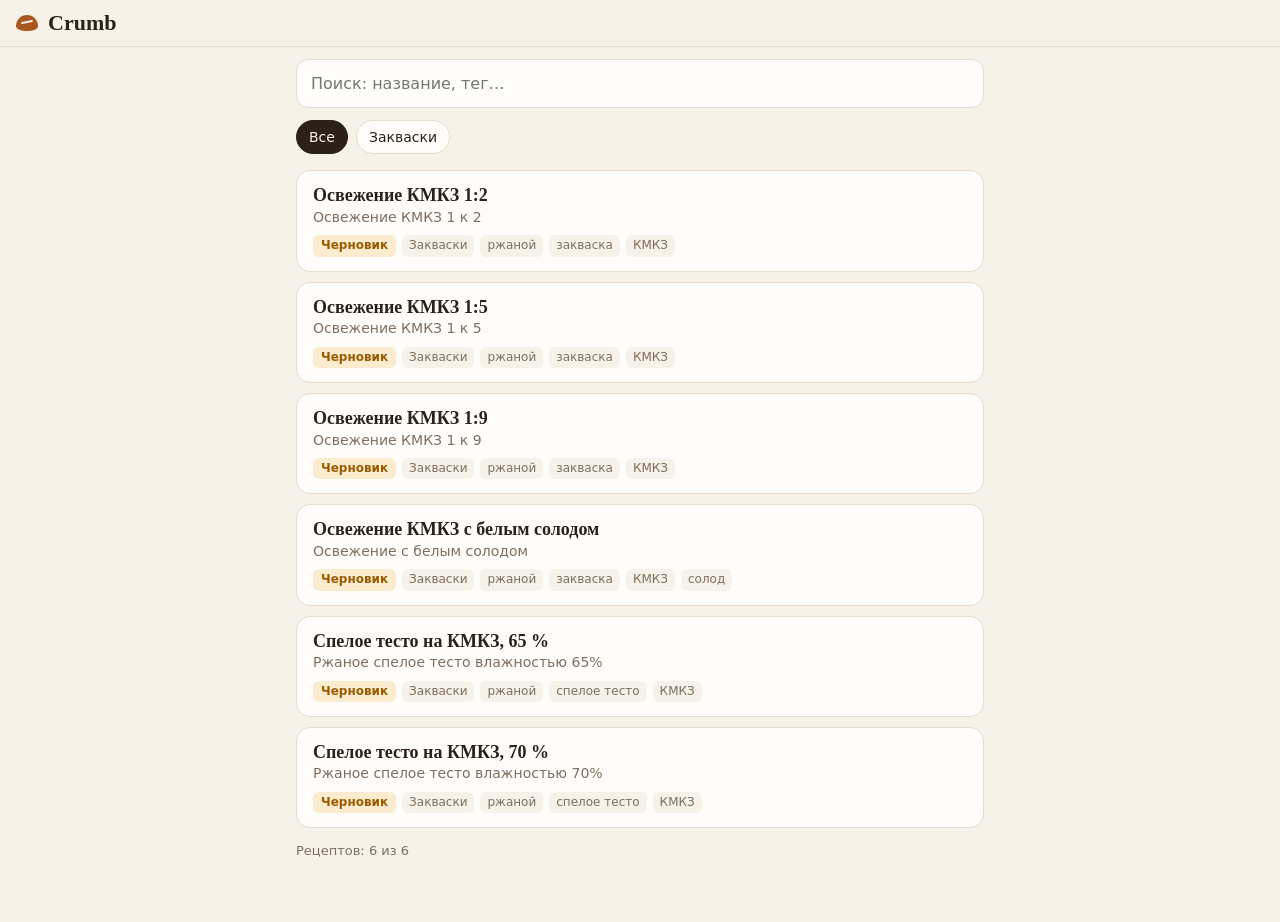
==== index.html @ 86691875 "Crumb 1.0: fresh PWA replaces the old Android naan app Recipe library and dough calculator as an ins" ====
<!doctype html>
<html lang="ru">
<head>
  <meta charset="utf-8">
  <meta name="viewport" content="width=device-width, initial-scale=1, viewport-fit=cover">
  <title>Crumb</title>
  <meta name="description" content="Книга рецептов хлеба и калькулятор теста">
  <meta name="theme-color" content="#2b211a">
  <link rel="manifest" href="manifest.webmanifest">
  <link rel="icon" href="icons/icon-192.png">
  <link rel="apple-touch-icon" href="icons/icon-192.png">
  <link rel="stylesheet" href="styles.css">
</head>
<body>
  <header class="top">
    <a href="#/" class="brand"><span class="mark" aria-hidden="true"></span>Crumb</a>
    <span id="net" class="net" hidden>офлайн</span>
  </header>
  <main id="view" aria-live="polite"><p class="muted pad">Загрузка…</p></main>
  <div id="toast" class="toast" role="status" hidden></div>
  <script src="app.js"></script>
</body>
</html>
---- styles.css ----
:root {
  --bg: #f6f1e9;
  --card: #fffdf9;
  --ink: #2b211a;
  --muted: #7d6e60;
  --line: #e6dccd;
  --crust: #a8571f;
  --crust-soft: #f3e2d1;
  --ok: #3f7a4a;
  --ok-soft: #e1efe2;
  --warn: #9a5b00;
  --warn-soft: #fbeccf;
  --bad: #a3322b;
  --bad-soft: #f8dfdc;
  --serif: "Noto Serif", "PT Serif", Georgia, serif;
  --sans: system-ui, -apple-system, "Roboto", "Segoe UI", sans-serif;
  color-scheme: light;
}
@media (prefers-color-scheme: dark) {
  :root {
    --bg: #1b1612;
    --card: #251e18;
    --ink: #f1e8dd;
    --muted: #a99886;
    --line: #3a3027;
    --crust: #e0925a;
    --crust-soft: #3b2a1d;
    --ok: #8fc79a;
    --ok-soft: #22352a;
    --warn: #f0b860;
    --warn-soft: #3a2d17;
    --bad: #f08a80;
    --bad-soft: #3d201d;
    color-scheme: dark;
  }
}

* { box-sizing: border-box; }
html, body { margin: 0; }
body {
  background: var(--bg);
  color: var(--ink);
  font: 16px/1.45 var(--sans);
  -webkit-text-size-adjust: 100%;
  padding-bottom: env(safe-area-inset-bottom);
}
a { color: var(--crust); }
h1, h2, h3 { font-family: var(--serif); font-weight: 600; line-height: 1.2; margin: 0; }
.muted { color: var(--muted); }
.pad { padding: 16px; }

.top {
  position: sticky; top: 0; z-index: 5;
  display: flex; align-items: center; justify-content: space-between;
  padding: calc(10px + env(safe-area-inset-top)) 16px 10px;
  background: var(--bg);
  border-bottom: 1px solid var(--line);
}
.brand {
  display: flex; align-items: center; gap: 10px;
  font: 600 22px var(--serif); color: var(--ink); text-decoration: none;
}
.mark {
  width: 22px; height: 16px; border-radius: 50% 50% 40% 40% / 70% 70% 30% 30%;
  background: var(--crust); position: relative;
}
.mark::after {
  content: ""; position: absolute; left: 5px; right: 5px; top: 6px; height: 2px;
  background: var(--bg); border-radius: 2px; transform: rotate(-12deg);
}
.net { font-size: 13px; color: var(--warn); background: var(--warn-soft); padding: 2px 10px; border-radius: 99px; }

main { max-width: 720px; margin: 0 auto; padding: 12px 16px 48px; }

/* list */
.search {
  width: 100%; padding: 12px 14px; font: inherit; color: inherit;
  background: var(--card); border: 1px solid var(--line); border-radius: 12px;
}
.chips { display: flex; gap: 8px; overflow-x: auto; padding: 12px 0 4px; scrollbar-width: none; }
.chips::-webkit-scrollbar { display: none; }
.chip {
  flex: none; border: 1px solid var(--line); background: var(--card); color: var(--ink);
  padding: 6px 12px; border-radius: 99px; font: inherit; font-size: 14px;
}
.chip[aria-pressed="true"] { background: var(--ink); color: var(--bg); border-color: var(--ink); }
.cards { display: grid; gap: 10px; margin-top: 12px; }
.rcard {
  display: block; text-decoration: none; color: inherit;
  background: var(--card); border: 1px solid var(--line); border-radius: 14px; padding: 14px 16px;
}
.rcard h2 { font-size: 18px; }
.orig { color: var(--muted); font-size: 14px; }
.meta { display: flex; flex-wrap: wrap; gap: 6px; margin-top: 8px; align-items: center; }
.tag { font-size: 12px; color: var(--muted); background: var(--bg); border-radius: 6px; padding: 2px 7px; }
.badge { font-size: 12px; font-weight: 600; border-radius: 6px; padding: 2px 8px; }
.badge.ok { color: var(--ok); background: var(--ok-soft); }
.badge.draft { color: var(--warn); background: var(--warn-soft); }
.badge.ph { color: var(--bad); background: var(--bad-soft); }
.count { margin-top: 14px; font-size: 13px; }

/* recipe */
.back { display: inline-block; margin: 4px 0 10px; text-decoration: none; font-size: 15px; }
.rhead h1 { font-size: 26px; }
.rhead .orig { margin-top: 2px; }
.source { margin-top: 10px; font-size: 14px; color: var(--muted); }
.placeholder-banner {
  margin-top: 12px; padding: 10px 12px; border-radius: 10px;
  background: var(--bad-soft); color: var(--bad); font-size: 14px; font-weight: 600;
}

.panel { background: var(--card); border: 1px solid var(--line); border-radius: 14px; padding: 14px; margin-top: 16px; }
.seg { display: grid; grid-template-columns: 1fr 1fr; background: var(--bg); border-radius: 10px; padding: 3px; }
.seg button {
  font: inherit; font-size: 14px; border: 0; background: transparent; color: var(--muted);
  padding: 8px; border-radius: 8px;
}
.seg button[aria-pressed="true"] { background: var(--card); color: var(--ink); font-weight: 600; box-shadow: 0 1px 2px rgba(0,0,0,.12); }
.fields { display: grid; grid-template-columns: repeat(auto-fit, minmax(120px, 1fr)); gap: 10px; margin-top: 12px; }
.field label { display: block; font-size: 13px; color: var(--muted); margin-bottom: 4px; }
.field input {
  width: 100%; padding: 10px 12px; font: inherit; font-size: 18px; color: inherit;
  background: var(--bg); border: 1px solid var(--line); border-radius: 10px;
  font-variant-numeric: tabular-nums;
}
.field input:focus, .search:focus { outline: 2px solid var(--crust); outline-offset: 1px; }

.warn { margin-top: 12px; padding: 10px 12px; border-radius: 10px; background: var(--warn-soft); color: var(--warn); font-size: 14px; }

.stage { margin-top: 18px; }
.stage-head { display: flex; justify-content: space-between; align-items: baseline; gap: 8px; flex-wrap: wrap; }
.stage-head h3 { font-size: 17px; }
.stage-cond { font-size: 13px; color: var(--muted); }
table.f { width: 100%; border-collapse: collapse; margin-top: 6px; font-variant-numeric: tabular-nums; }
table.f td, table.f th { padding: 7px 0; border-bottom: 1px solid var(--line); vertical-align: top; }
table.f th { font-size: 12px; font-weight: 500; color: var(--muted); text-align: left; }
table.f .n { text-align: right; white-space: nowrap; padding-left: 10px; }
table.f .g { font-weight: 600; font-size: 17px; }
table.f .ing small { display: block; color: var(--muted); font-size: 12px; }
table.f tr.sub td { border-bottom: 0; color: var(--muted); font-size: 14px; }
.flag { font-size: 11px; color: var(--crust); background: var(--crust-soft); border-radius: 4px; padding: 0 5px; margin-left: 4px; }

.totals { display: grid; grid-template-columns: 1fr 1fr; gap: 10px; margin-top: 16px; }
.tot { background: var(--bg); border-radius: 10px; padding: 10px 12px; }
.tot .k { font-size: 12px; color: var(--muted); }
.tot .v { font-size: 20px; font-weight: 600; font-variant-numeric: tabular-nums; }

.btn {
  display: block; width: 100%; margin-top: 14px; padding: 12px; font: inherit; font-weight: 600;
  background: var(--ink); color: var(--bg); border: 0; border-radius: 12px;
}
.section { margin-top: 22px; }
.section h2 { font-size: 19px; margin-bottom: 6px; }
.steps { padding-left: 22px; margin: 0; }
.steps li { margin: 6px 0; }
.notes { white-space: pre-line; }

.toast {
  position: fixed; left: 50%; bottom: calc(24px + env(safe-area-inset-bottom)); transform: translateX(-50%);
  background: var(--ink); color: var(--bg); padding: 10px 16px; border-radius: 10px; font-size: 14px;
  max-width: calc(100% - 32px);
}
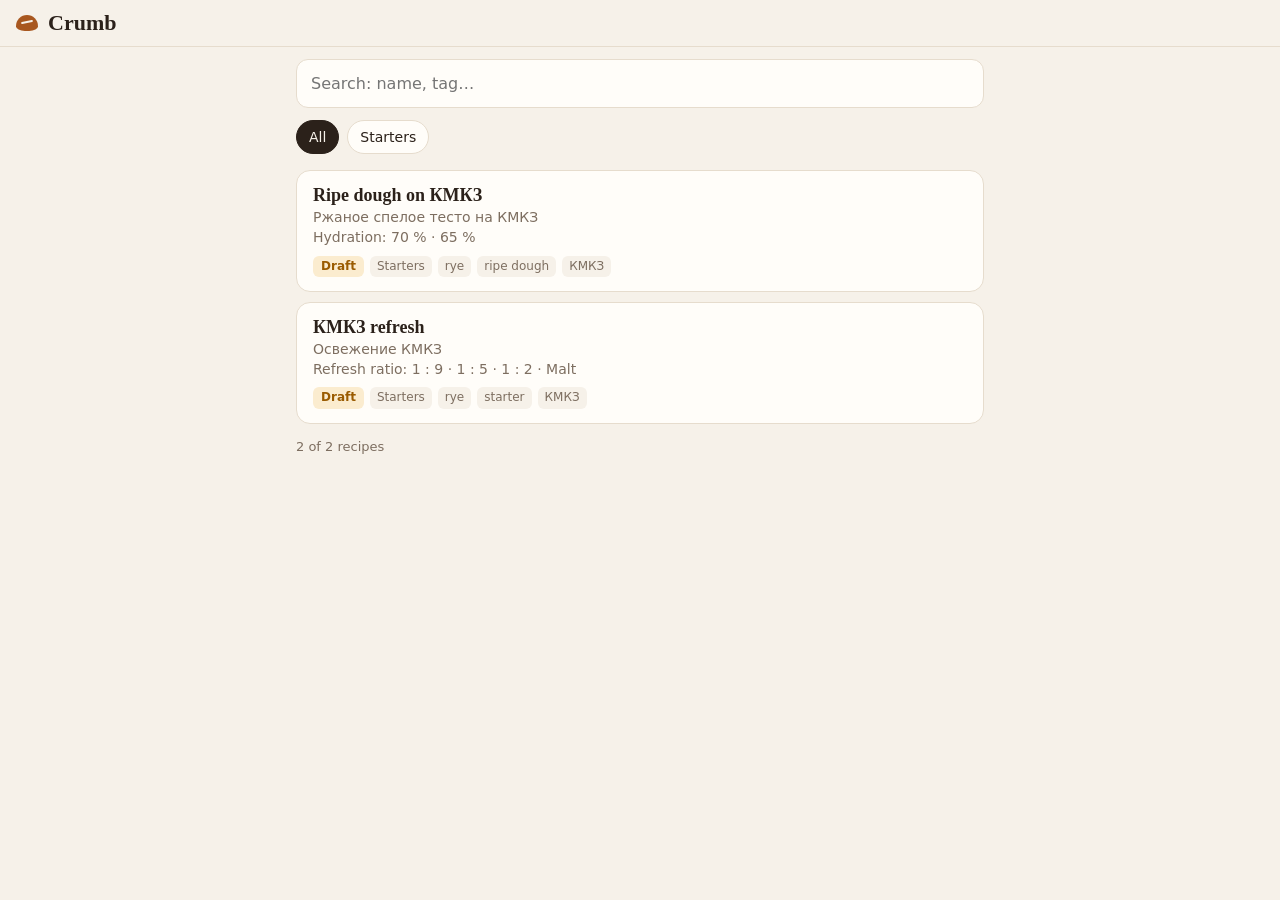
==== commit 490fa799: "English interface; КМКЗ and Russian originals kept Co-Authored-By: Claude Opus 5.5 <noreply@anthropi" ====
--- a/index.html
+++ b/index.html
@@ -1,10 +1,10 @@
 <!doctype html>
-<html lang="ru">
+<html lang="en">
 <head>
   <meta charset="utf-8">
   <meta name="viewport" content="width=device-width, initial-scale=1, viewport-fit=cover">
   <title>Crumb</title>
-  <meta name="description" content="Книга рецептов хлеба и калькулятор теста">
+  <meta name="description" content="Bread recipe library and dough calculator">
   <meta name="theme-color" content="#2b211a">
   <link rel="manifest" href="manifest.webmanifest">
   <link rel="icon" href="icons/icon-192.png">
@@ -14,9 +14,9 @@
 <body>
   <header class="top">
     <a href="#/" class="brand"><span class="mark" aria-hidden="true"></span>Crumb</a>
-    <span id="net" class="net" hidden>офлайн</span>
+    <span id="net" class="net" hidden>offline</span>
   </header>
-  <main id="view" aria-live="polite"><p class="muted pad">Загрузка…</p></main>
+  <main id="view" aria-live="polite"><p class="muted pad">Loading…</p></main>
   <div id="toast" class="toast" role="status" hidden></div>
   <script src="app.js"></script>
 </body>
--- a/styles.css
+++ b/styles.css
@@ -160,3 +160,43 @@
   background: var(--ink); color: var(--bg); padding: 10px 16px; border-radius: 10px; font-size: 14px;
   max-width: calc(100% - 32px);
 }
+
+/* proportion buttons */
+.plabel { font-size: 13px; color: var(--muted); margin-bottom: 6px; }
+.variants { display: grid; grid-template-columns: repeat(var(--n, 2), 1fr); gap: 6px; margin-bottom: 14px; }
+.variants button {
+  font: inherit; color: var(--ink); background: var(--bg); border: 1.5px solid var(--line);
+  border-radius: 12px; padding: 10px 4px; display: flex; flex-direction: column; align-items: center; gap: 2px;
+}
+.variants button b { font-size: 17px; font-variant-numeric: tabular-nums; }
+.variants button span { font-size: 11.5px; color: var(--muted); text-align: center; line-height: 1.2; }
+.variants button[aria-pressed="true"] { border-color: var(--crust); background: var(--crust-soft); }
+.variants button[aria-pressed="true"] b { color: var(--crust); }
+@media (max-width: 380px) { .variants { grid-template-columns: repeat(min(var(--n, 2), 2), 1fr); } }
+
+/* amount slider */
+.amount { margin-top: 12px; padding: 14px; background: var(--ok-soft); border-radius: 12px; }
+.amount-head { display: flex; justify-content: space-between; align-items: center; gap: 10px; }
+.amount-head label { font-weight: 600; font-size: 15px; }
+.amount-val { display: flex; align-items: baseline; gap: 4px; font: 600 20px var(--serif); }
+.amount-val input {
+  width: 4.6em; text-align: right; font: inherit; color: inherit; background: var(--card);
+  border: 1px solid var(--line); border-radius: 8px; padding: 4px 8px; font-variant-numeric: tabular-nums;
+}
+.slider { -webkit-appearance: none; appearance: none; width: 100%; height: 44px; background: transparent; margin: 4px 0 0; touch-action: pan-y; }
+.slider:focus { outline: none; }
+.slider::-webkit-slider-runnable-track {
+  height: 10px; border-radius: 99px;
+  background: linear-gradient(to right, var(--ok) var(--p, 50%), var(--line) var(--p, 50%));
+}
+.slider::-webkit-slider-thumb {
+  -webkit-appearance: none; width: 32px; height: 32px; margin-top: -11px; border-radius: 50%;
+  background: var(--card); border: 3px solid var(--ok); box-shadow: 0 2px 6px rgba(0,0,0,.25);
+}
+.slider::-moz-range-track { height: 10px; border-radius: 99px; background: var(--line); }
+.slider::-moz-range-progress { height: 10px; border-radius: 99px; background: var(--ok); }
+.slider::-moz-range-thumb { width: 26px; height: 26px; border-radius: 50%; background: var(--card); border: 3px solid var(--ok); }
+.slider:focus-visible::-webkit-slider-thumb { outline: 3px solid var(--crust); }
+.range-ends { display: flex; justify-content: space-between; font-size: 12px; color: var(--muted); margin-top: -4px; }
+.hint { font-size: 13px; color: var(--muted); margin: 8px 0 0; }
+.seg + #amount .amount { margin-top: 12px; }
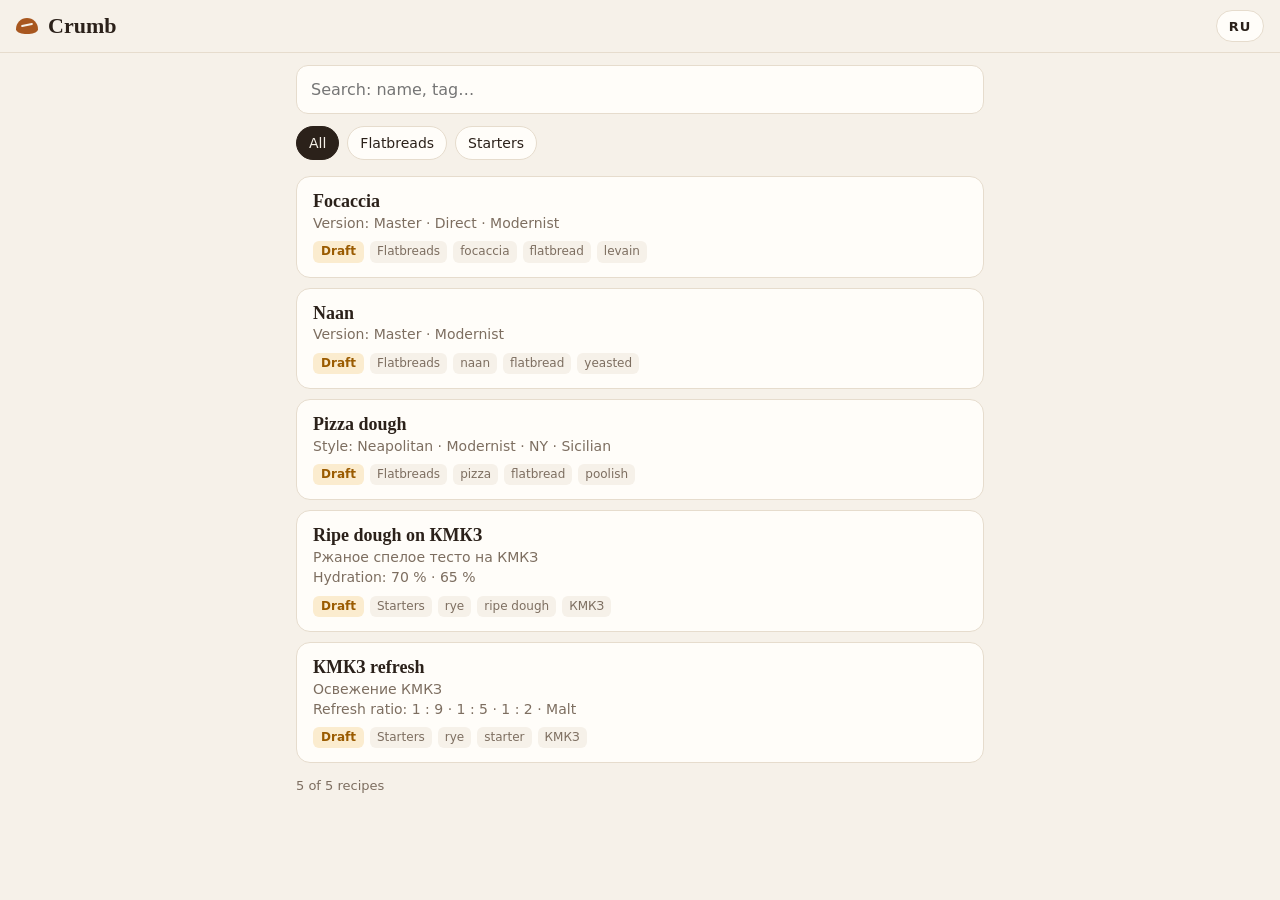
==== commit a147717f: "Russian version with EN/RU switch; hide sources and page references Every recipe gets Russian names," ====
--- a/index.html
+++ b/index.html
@@ -14,7 +14,10 @@
 <body>
   <header class="top">
     <a href="#/" class="brand"><span class="mark" aria-hidden="true"></span>Crumb</a>
-    <span id="net" class="net" hidden>offline</span>
+    <div class="top-right">
+      <span id="net" class="net" hidden>offline</span>
+      <button id="lang" class="lang" type="button" aria-label="Русский">RU</button>
+    </div>
   </header>
   <main id="view" aria-live="polite"><p class="muted pad">Loading…</p></main>
   <div id="toast" class="toast" role="status" hidden></div>
--- a/styles.css
+++ b/styles.css
@@ -163,7 +163,9 @@
 
 /* proportion buttons */
 .plabel { font-size: 13px; color: var(--muted); margin-bottom: 6px; }
-.variants { display: grid; grid-template-columns: repeat(var(--n, 2), 1fr); gap: 6px; margin-bottom: 14px; }
+.variants { display: grid; grid-template-columns: repeat(var(--n, 2), minmax(0, 1fr)); gap: 6px; margin-bottom: 14px; }
+.variants button { min-width: 0; overflow-wrap: anywhere; }
+@media (max-width: 520px) { .variants[style*="--n:4"] { grid-template-columns: repeat(2, minmax(0, 1fr)); } }
 .variants button {
   font: inherit; color: var(--ink); background: var(--bg); border: 1.5px solid var(--line);
   border-radius: 12px; padding: 10px 4px; display: flex; flex-direction: column; align-items: center; gap: 2px;
@@ -172,7 +174,7 @@
 .variants button span { font-size: 11.5px; color: var(--muted); text-align: center; line-height: 1.2; }
 .variants button[aria-pressed="true"] { border-color: var(--crust); background: var(--crust-soft); }
 .variants button[aria-pressed="true"] b { color: var(--crust); }
-@media (max-width: 380px) { .variants { grid-template-columns: repeat(min(var(--n, 2), 2), 1fr); } }
+
 
 /* amount slider */
 .amount { margin-top: 12px; padding: 14px; background: var(--ok-soft); border-radius: 12px; }
@@ -200,3 +202,11 @@
 .range-ends { display: flex; justify-content: space-between; font-size: 12px; color: var(--muted); margin-top: -4px; }
 .hint { font-size: 13px; color: var(--muted); margin: 8px 0 0; }
 .seg + #amount .amount { margin-top: 12px; }
+
+/* language switch */
+.top-right { display: flex; align-items: center; gap: 8px; }
+.lang {
+  font: 600 13px var(--sans); letter-spacing: .06em; color: var(--ink); background: var(--card);
+  border: 1px solid var(--line); border-radius: 99px; min-width: 44px; height: 32px; padding: 0 12px;
+}
+.lang:focus-visible { outline: 2px solid var(--crust); outline-offset: 2px; }
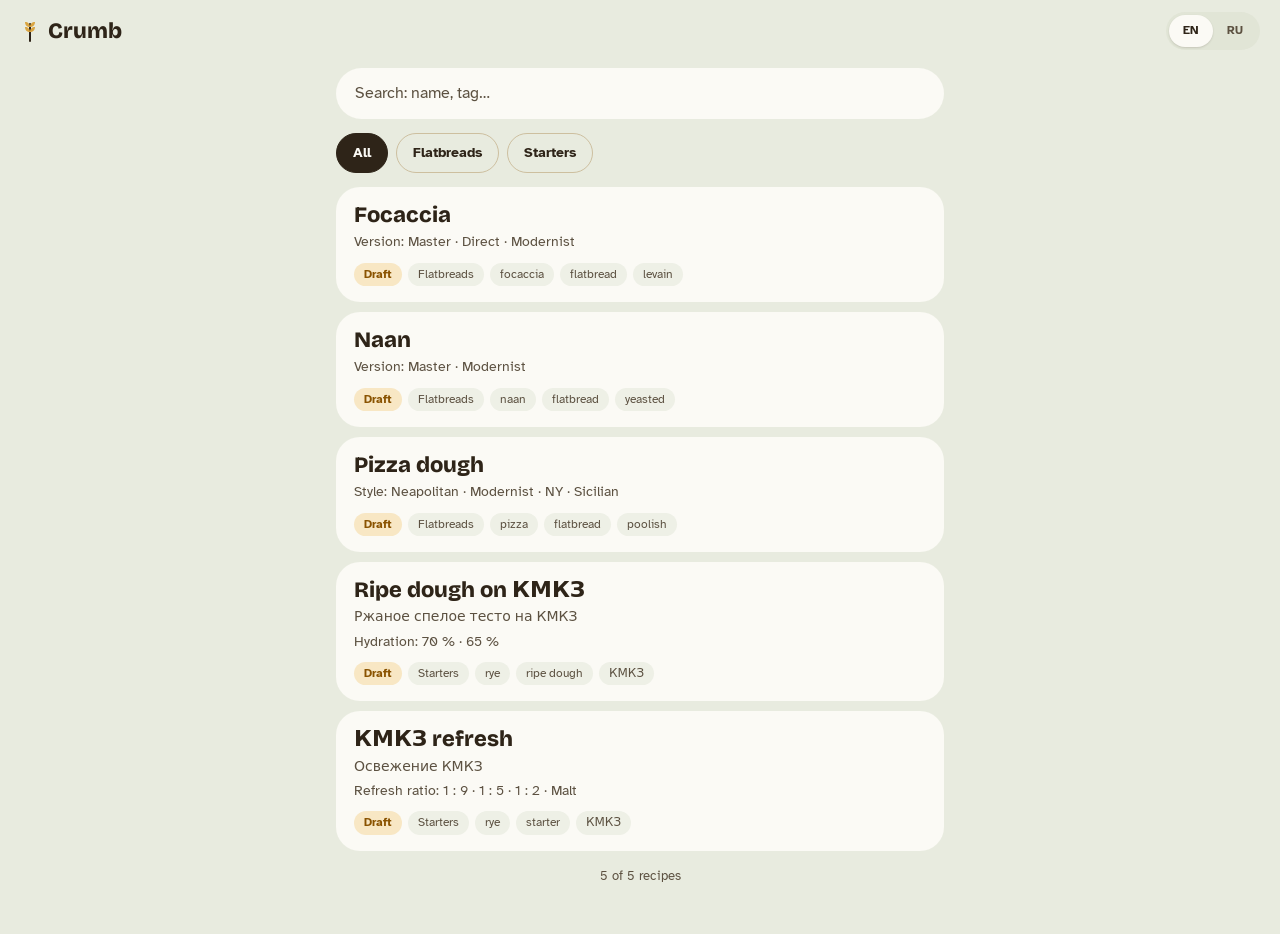
==== commit 850358a8: "New "Rye field" look Sage ground, light wheat recipe header, rounded cards, EN|RU toggle, version pi" ====
--- a/index.html
+++ b/index.html
@@ -5,18 +5,24 @@
   <meta name="viewport" content="width=device-width, initial-scale=1, viewport-fit=cover">
   <title>Crumb</title>
   <meta name="description" content="Bread recipe library and dough calculator">
-  <meta name="theme-color" content="#2b211a">
+  <meta name="theme-color" content="#E8EBDF">
   <link rel="manifest" href="manifest.webmanifest">
   <link rel="icon" href="icons/icon-192.png">
   <link rel="apple-touch-icon" href="icons/icon-192.png">
+  <link rel="preconnect" href="https://fonts.googleapis.com">
+  <link rel="preconnect" href="https://fonts.gstatic.com" crossorigin>
+  <link rel="stylesheet" href="https://fonts.googleapis.com/css2?family=Bricolage+Grotesque:opsz,wght@12..96,500..800&family=Atkinson+Hyperlegible:wght@400;700&display=swap">
   <link rel="stylesheet" href="styles.css">
 </head>
 <body>
   <header class="top">
-    <a href="#/" class="brand"><span class="mark" aria-hidden="true"></span>Crumb</a>
+    <a href="#/" class="brand"><svg class="mark" width="20" height="22" viewBox="0 0 20 22" aria-hidden="true"><path d="M10 21V4" fill="none" stroke="currentColor" stroke-width="2" stroke-linecap="round"/><path class="ear" d="M10 7c-3 0-5-2-5-5 3 0 5 2 5 5zM10 7c3 0 5-2 5-5-3 0-5 2-5 5zM10 12c-3 0-5-2-5-5 3 0 5 2 5 5zM10 12c3 0 5-2 5-5-3 0-5 2-5 5z"/></svg>Crumb</a>
     <div class="top-right">
       <span id="net" class="net" hidden>offline</span>
-      <button id="lang" class="lang" type="button" aria-label="Русский">RU</button>
+      <div id="lang" class="lang" role="group" aria-label="Language / Язык">
+        <button type="button" data-lang="en" aria-pressed="true">EN</button>
+        <button type="button" data-lang="ru" aria-pressed="false">RU</button>
+      </div>
     </div>
   </header>
   <main id="view" aria-live="polite"><p class="muted pad">Loading…</p></main>
--- a/styles.css
+++ b/styles.css
@@ -1,36 +1,49 @@
+/* Crumb · "Rye field" look
+   Sage ground, wheat header card, white cards, rye-brown ink, wheat-gold accent. */
 :root {
-  --bg: #f6f1e9;
-  --card: #fffdf9;
-  --ink: #2b211a;
-  --muted: #7d6e60;
-  --line: #e6dccd;
-  --crust: #a8571f;
-  --crust-soft: #f3e2d1;
-  --ok: #3f7a4a;
-  --ok-soft: #e1efe2;
-  --warn: #9a5b00;
-  --warn-soft: #fbeccf;
-  --bad: #a3322b;
-  --bad-soft: #f8dfdc;
-  --serif: "Noto Serif", "PT Serif", Georgia, serif;
-  --sans: system-ui, -apple-system, "Roboto", "Segoe UI", sans-serif;
+  --ground: #E8EBDF;
+  --card: #FBFAF5;
+  --hero: #F6EFDD;
+  --well: #EEF0E6;
+  --track: #E1E5D6;
+  --line: #DCDFD1;
+  --ink: #2E2418;
+  --muted: #5C5141;
+  --link: #4F3A1E;
+  --accent: #D9A441;        /* wheat: flour bars, selected version */
+  --accent-ink: #2E2418;
+  --leaf: #6E8B4E;          /* slider fill */
+  --liquid: #7FA3B8;        /* water, milk bars */
+  --other: #A9967A;         /* everything else */
+  --pill-line: #CDBF9F;
+  --ok: #3F6B3A; --ok-soft: #DDEBD3;
+  --warn: #8A5300; --warn-soft: #F8E7C4;
+  --bad: #9E2F27; --bad-soft: #F6DCD8;
+  --display: "Bricolage Grotesque", "Atkinson Hyperlegible", system-ui, sans-serif;
+  --body: "Atkinson Hyperlegible", system-ui, -apple-system, "Segoe UI", sans-serif;
+  --radius: 24px;
   color-scheme: light;
 }
 @media (prefers-color-scheme: dark) {
   :root {
-    --bg: #1b1612;
-    --card: #251e18;
-    --ink: #f1e8dd;
-    --muted: #a99886;
-    --line: #3a3027;
-    --crust: #e0925a;
-    --crust-soft: #3b2a1d;
-    --ok: #8fc79a;
-    --ok-soft: #22352a;
-    --warn: #f0b860;
-    --warn-soft: #3a2d17;
-    --bad: #f08a80;
-    --bad-soft: #3d201d;
+    --ground: #1A1915;
+    --card: #24221D;
+    --hero: #2E2A21;
+    --well: #2E2C26;
+    --track: #3A372F;
+    --line: #3A372F;
+    --ink: #F1ECE1;
+    --muted: #B9AE9C;
+    --link: #E8C77F;
+    --accent: #E0AF52;
+    --accent-ink: #231B10;
+    --leaf: #93B06F;
+    --liquid: #8FB3C8;
+    --other: #A39276;
+    --pill-line: #4D4535;
+    --ok: #A9CF9C; --ok-soft: #26351F;
+    --warn: #F0C070; --warn-soft: #3A2E17;
+    --bad: #F0958B; --bad-soft: #3D211D;
     color-scheme: dark;
   }
 }
@@ -38,175 +51,185 @@
 * { box-sizing: border-box; }
 html, body { margin: 0; }
 body {
-  background: var(--bg);
+  background: var(--ground);
   color: var(--ink);
-  font: 16px/1.45 var(--sans);
+  font: 16px/1.45 var(--body);
   -webkit-text-size-adjust: 100%;
   padding-bottom: env(safe-area-inset-bottom);
 }
-a { color: var(--crust); }
-h1, h2, h3 { font-family: var(--serif); font-weight: 600; line-height: 1.2; margin: 0; }
+a { color: var(--link); }
+h1, h2, h3 { font-family: var(--display); line-height: 1.15; margin: 0; text-wrap: balance; }
+button { font: inherit; color: inherit; cursor: pointer; }
 .muted { color: var(--muted); }
 .pad { padding: 16px; }
 
+/* header */
 .top {
   position: sticky; top: 0; z-index: 5;
   display: flex; align-items: center; justify-content: space-between;
-  padding: calc(10px + env(safe-area-inset-top)) 16px 10px;
-  background: var(--bg);
-  border-bottom: 1px solid var(--line);
+  padding: calc(12px + env(safe-area-inset-top)) max(20px, env(safe-area-inset-right)) 10px max(20px, env(safe-area-inset-left));
+  background: var(--ground);
 }
 .brand {
-  display: flex; align-items: center; gap: 10px;
-  font: 600 22px var(--serif); color: var(--ink); text-decoration: none;
-}
-.mark {
-  width: 22px; height: 16px; border-radius: 50% 50% 40% 40% / 70% 70% 30% 30%;
-  background: var(--crust); position: relative;
-}
-.mark::after {
-  content: ""; position: absolute; left: 5px; right: 5px; top: 6px; height: 2px;
-  background: var(--bg); border-radius: 2px; transform: rotate(-12deg);
-}
-.net { font-size: 13px; color: var(--warn); background: var(--warn-soft); padding: 2px 10px; border-radius: 99px; }
-
-main { max-width: 720px; margin: 0 auto; padding: 12px 16px 48px; }
-
-/* list */
+  display: flex; align-items: center; gap: 8px; text-decoration: none; color: var(--ink);
+  font: 800 22px var(--display);
+}
+.mark { color: var(--ink); }
+.mark .ear { fill: var(--accent); }
+.top-right { display: flex; align-items: center; gap: 8px; }
+.net { font-size: 12px; font-weight: 700; color: var(--warn); background: var(--warn-soft); padding: 3px 10px; border-radius: 99px; }
+.lang { display: flex; background: var(--track); border-radius: 99px; padding: 3px; }
+.lang button {
+  font-weight: 700; font-size: 12px; letter-spacing: .04em;
+  height: 32px; min-width: 44px; padding: 0 10px; border: 0; border-radius: 99px;
+  background: transparent; color: var(--muted);
+}
+.lang button[aria-pressed="true"] { background: var(--card); color: var(--ink); box-shadow: 0 1px 2px rgba(46,36,24,.15); }
+
+main {
+  max-width: 640px; margin: 0 auto;
+  padding: 8px max(16px, env(safe-area-inset-right)) 48px max(16px, env(safe-area-inset-left));
+  display: flex; flex-direction: column; gap: 14px;
+}
+:focus-visible { outline: 2px solid var(--link); outline-offset: 2px; }
+
+/* cards */
+.card {
+  background: var(--card); border-radius: var(--radius); padding: 18px;
+  display: flex; flex-direction: column; gap: 12px; min-width: 0;
+}
+.card h2 { font-size: 19px; font-weight: 700; }
+
+/* recipe list */
 .search {
-  width: 100%; padding: 12px 14px; font: inherit; color: inherit;
-  background: var(--card); border: 1px solid var(--line); border-radius: 12px;
-}
-.chips { display: flex; gap: 8px; overflow-x: auto; padding: 12px 0 4px; scrollbar-width: none; }
+  width: 100%; padding: 13px 18px; font: inherit; color: inherit;
+  background: var(--card); border: 1px solid transparent; border-radius: 99px;
+}
+.search::placeholder { color: var(--muted); }
+.chips { display: flex; gap: 8px; overflow-x: auto; scrollbar-width: none; margin: -2px 0; padding: 2px 0; }
 .chips::-webkit-scrollbar { display: none; }
 .chip {
-  flex: none; border: 1px solid var(--line); background: var(--card); color: var(--ink);
-  padding: 6px 12px; border-radius: 99px; font: inherit; font-size: 14px;
-}
-.chip[aria-pressed="true"] { background: var(--ink); color: var(--bg); border-color: var(--ink); }
-.cards { display: grid; gap: 10px; margin-top: 12px; }
+  flex: none; height: 40px; padding: 0 16px; border-radius: 99px; font-weight: 700; font-size: 14px;
+  border: 1px solid var(--pill-line); background: transparent; color: var(--ink);
+}
+.chip[aria-pressed="true"] { background: var(--ink); color: var(--card); border-color: var(--ink); }
+.cards { display: flex; flex-direction: column; gap: 10px; }
 .rcard {
-  display: block; text-decoration: none; color: inherit;
-  background: var(--card); border: 1px solid var(--line); border-radius: 14px; padding: 14px 16px;
-}
-.rcard h2 { font-size: 18px; }
+  display: flex; flex-direction: column; gap: 4px; text-decoration: none; color: inherit;
+  background: var(--card); border-radius: var(--radius); padding: 16px 18px;
+}
+.rcard h2 { font-size: 22px; font-weight: 800; }
 .orig { color: var(--muted); font-size: 14px; }
-.meta { display: flex; flex-wrap: wrap; gap: 6px; margin-top: 8px; align-items: center; }
-.tag { font-size: 12px; color: var(--muted); background: var(--bg); border-radius: 6px; padding: 2px 7px; }
-.badge { font-size: 12px; font-weight: 600; border-radius: 6px; padding: 2px 8px; }
+.meta { display: flex; flex-wrap: wrap; gap: 6px; align-items: center; margin-top: 6px; }
+.tag { font-size: 12px; color: var(--muted); background: var(--well); border-radius: 99px; padding: 3px 10px; }
+.badge { font-size: 12px; font-weight: 700; border-radius: 99px; padding: 3px 10px; }
 .badge.ok { color: var(--ok); background: var(--ok-soft); }
 .badge.draft { color: var(--warn); background: var(--warn-soft); }
 .badge.ph { color: var(--bad); background: var(--bad-soft); }
-.count { margin-top: 14px; font-size: 13px; }
-
-/* recipe */
-.back { display: inline-block; margin: 4px 0 10px; text-decoration: none; font-size: 15px; }
-.rhead h1 { font-size: 26px; }
-.rhead .orig { margin-top: 2px; }
-.source { margin-top: 10px; font-size: 14px; color: var(--muted); }
-.placeholder-banner {
-  margin-top: 12px; padding: 10px 12px; border-radius: 10px;
-  background: var(--bad-soft); color: var(--bad); font-size: 14px; font-weight: 600;
-}
-
-.panel { background: var(--card); border: 1px solid var(--line); border-radius: 14px; padding: 14px; margin-top: 16px; }
-.seg { display: grid; grid-template-columns: 1fr 1fr; background: var(--bg); border-radius: 10px; padding: 3px; }
-.seg button {
-  font: inherit; font-size: 14px; border: 0; background: transparent; color: var(--muted);
-  padding: 8px; border-radius: 8px;
-}
-.seg button[aria-pressed="true"] { background: var(--card); color: var(--ink); font-weight: 600; box-shadow: 0 1px 2px rgba(0,0,0,.12); }
-.fields { display: grid; grid-template-columns: repeat(auto-fit, minmax(120px, 1fr)); gap: 10px; margin-top: 12px; }
-.field label { display: block; font-size: 13px; color: var(--muted); margin-bottom: 4px; }
+.count { margin: 2px 0 0; font-size: 13px; text-align: center; }
+
+/* recipe header card */
+.hero { background: var(--hero); padding: 20px; gap: 14px; }
+.hero .meta { margin-top: 0; }
+.hero .tag { background: var(--card); }
+.back { font-size: 14px; text-decoration: none; align-self: flex-start; padding: 4px 0; }
+.hero h1 { font-size: 40px; font-weight: 800; line-height: 1; }
+.hero .orig { margin-top: 4px; }
+.summary { margin-top: 4px; font-size: 14px; color: var(--muted); font-variant-numeric: tabular-nums; }
+.placeholder-banner { padding: 10px 14px; border-radius: 14px; background: var(--bad-soft); color: var(--bad); font-size: 14px; font-weight: 700; }
+.source { font-size: 13px; color: var(--muted); }
+
+/* version pills */
+.variants { display: flex; flex-wrap: wrap; gap: 6px; }
+.variants button {
+  display: flex; flex-direction: column; align-items: flex-start; justify-content: center;
+  min-height: 44px; padding: 6px 16px; border-radius: 22px;
+  border: 1px solid var(--pill-line); background: var(--card); color: var(--ink); text-align: left;
+}
+.variants button b { font-size: 15px; font-variant-numeric: tabular-nums; }
+.variants button span { font-size: 11.5px; color: var(--muted); line-height: 1.2; }
+.variants button[aria-pressed="true"] { background: var(--accent); border-color: var(--accent); color: var(--accent-ink); }
+.variants button[aria-pressed="true"] span { color: var(--accent-ink); opacity: .8; }
+
+/* amount card */
+.seg { display: grid; grid-template-columns: repeat(2, minmax(0, 1fr)); background: var(--well); border-radius: 99px; padding: 4px; }
+.seg button { height: 40px; border: 0; border-radius: 99px; background: transparent; color: var(--muted); font-weight: 700; font-size: 14px; }
+.seg button[aria-pressed="true"] { background: var(--ink); color: var(--card); }
+#amount { display: flex; flex-direction: column; gap: 12px; }
+.amount { display: flex; flex-direction: column; gap: 6px; }
+.amount-head { display: flex; justify-content: space-between; align-items: center; gap: 10px; }
+.amount-head label { font-weight: 700; font-size: 15px; }
+.amount-val { display: flex; align-items: baseline; gap: 4px; font: 800 26px var(--display); }
+.amount-val input {
+  width: 4.4em; text-align: right; font: inherit; color: inherit; font-variant-numeric: tabular-nums;
+  background: transparent; border: 0; border-bottom: 2px dashed var(--pill-line); padding: 0 2px; border-radius: 0;
+}
+.amount-val input:focus { outline: none; border-bottom-color: var(--leaf); }
+.slider { -webkit-appearance: none; appearance: none; width: 100%; height: 44px; background: transparent; margin: 0; touch-action: pan-y; }
+.slider:focus { outline: none; }
+.slider::-webkit-slider-runnable-track { height: 12px; border-radius: 99px; background: linear-gradient(to right, var(--leaf) var(--p, 50%), var(--track) var(--p, 50%)); }
+.slider::-webkit-slider-thumb {
+  -webkit-appearance: none; width: 32px; height: 32px; margin-top: -10px; border-radius: 50%;
+  background: #FFFFFF; border: 0; box-shadow: 0 1px 4px rgba(46,36,24,.35);
+}
+.slider::-moz-range-track { height: 12px; border-radius: 99px; background: var(--track); }
+.slider::-moz-range-progress { height: 12px; border-radius: 99px; background: var(--leaf); }
+.slider::-moz-range-thumb { width: 30px; height: 30px; border-radius: 50%; background: #FFFFFF; border: 0; box-shadow: 0 1px 4px rgba(46,36,24,.35); }
+.slider:focus-visible::-webkit-slider-thumb { outline: 3px solid var(--link); }
+.range-ends { display: flex; justify-content: space-between; font-size: 12px; color: var(--muted); margin-top: -6px; }
+.hint { font-size: 13px; color: var(--muted); margin: 0; }
+.fields { display: grid; grid-template-columns: repeat(2, minmax(0, 1fr)); gap: 8px; }
+.field { background: var(--well); border-radius: 16px; padding: 8px 12px; display: flex; flex-direction: column; }
+.field label { font-size: 12px; color: var(--muted); }
 .field input {
-  width: 100%; padding: 10px 12px; font: inherit; font-size: 18px; color: inherit;
-  background: var(--bg); border: 1px solid var(--line); border-radius: 10px;
-  font-variant-numeric: tabular-nums;
-}
-.field input:focus, .search:focus { outline: 2px solid var(--crust); outline-offset: 1px; }
-
-.warn { margin-top: 12px; padding: 10px 12px; border-radius: 10px; background: var(--warn-soft); color: var(--warn); font-size: 14px; }
-
-.stage { margin-top: 18px; }
+  width: 100%; border: 0; background: transparent; color: inherit; padding: 2px 0;
+  font: 700 20px var(--body); font-variant-numeric: tabular-nums;
+}
+.field input:focus { outline: none; }
+.field:focus-within { box-shadow: inset 0 0 0 2px var(--leaf); }
+
+/* totals */
+.warn { padding: 12px 16px; border-radius: 16px; background: var(--warn-soft); color: var(--warn); font-size: 14px; font-weight: 700; }
+.totals { display: grid; grid-template-columns: repeat(2, minmax(0, 1fr)); gap: 8px; }
+.tot { background: var(--well); border-radius: 16px; padding: 10px 12px; min-width: 0; }
+.tot .k { font-size: 12px; color: var(--muted); line-height: 1.25; }
+.tot .v { font: 800 22px var(--display); font-variant-numeric: tabular-nums; margin-top: 2px; }
+.fine { font-size: 12.5px; color: var(--muted); margin: 0; }
+.fine.center { text-align: center; }
+
+/* stages and ingredients */
 .stage-head { display: flex; justify-content: space-between; align-items: baseline; gap: 8px; flex-wrap: wrap; }
-.stage-head h3 { font-size: 17px; }
-.stage-cond { font-size: 13px; color: var(--muted); }
-table.f { width: 100%; border-collapse: collapse; margin-top: 6px; font-variant-numeric: tabular-nums; }
-table.f td, table.f th { padding: 7px 0; border-bottom: 1px solid var(--line); vertical-align: top; }
-table.f th { font-size: 12px; font-weight: 500; color: var(--muted); text-align: left; }
-table.f .n { text-align: right; white-space: nowrap; padding-left: 10px; }
-table.f .g { font-weight: 600; font-size: 17px; }
-table.f .ing small { display: block; color: var(--muted); font-size: 12px; }
-table.f tr.sub td { border-bottom: 0; color: var(--muted); font-size: 14px; }
-.flag { font-size: 11px; color: var(--crust); background: var(--crust-soft); border-radius: 4px; padding: 0 5px; margin-left: 4px; }
-
-.totals { display: grid; grid-template-columns: 1fr 1fr; gap: 10px; margin-top: 16px; }
-.tot { background: var(--bg); border-radius: 10px; padding: 10px 12px; }
-.tot .k { font-size: 12px; color: var(--muted); }
-.tot .v { font-size: 20px; font-weight: 600; font-variant-numeric: tabular-nums; }
-
-.btn {
-  display: block; width: 100%; margin-top: 14px; padding: 12px; font: inherit; font-weight: 600;
-  background: var(--ink); color: var(--bg); border: 0; border-radius: 12px;
-}
-.section { margin-top: 22px; }
-.section h2 { font-size: 19px; margin-bottom: 6px; }
-.steps { padding-left: 22px; margin: 0; }
-.steps li { margin: 6px 0; }
+.stage-head h3 { font-size: 19px; font-weight: 700; }
+.stage-cond { font-size: 12.5px; color: var(--muted); }
+.ings-head, .ing-top { display: grid; grid-template-columns: minmax(0, 1fr) 4.6em 4.4em; gap: 8px; align-items: baseline; }
+.ings-head { font-size: 12px; color: var(--muted); padding-bottom: 6px; border-bottom: 2px solid var(--ink); }
+.ings-head span:not(:first-child) { text-align: right; }
+.ings { list-style: none; margin: 0; padding: 0; display: flex; flex-direction: column; }
+.ings li { padding: 10px 0; display: flex; flex-direction: column; gap: 3px; border-bottom: 1px solid var(--line); }
+.ing-name { min-width: 0; font-size: 16px; }
+.ing-pct { font-size: 13.5px; color: var(--muted); font-variant-numeric: tabular-nums; text-align: right; white-space: nowrap; }
+.ing-g { font-size: 17px; font-variant-numeric: tabular-nums; text-align: right; white-space: nowrap; }
+.ings small { display: block; color: var(--muted); font-size: 12.5px; line-height: 1.3; }
+.flag { font-size: 11px; font-weight: 700; color: var(--muted); background: var(--well); border-radius: 99px; padding: 1px 7px; margin-left: 6px; vertical-align: 1px; white-space: nowrap; }
+.flag.flour { color: var(--accent-ink); background: var(--accent); }
+.stage-total { display: flex; justify-content: space-between; font-size: 14px; color: var(--muted); border-top: 1px dashed var(--pill-line); padding-top: 10px; font-variant-numeric: tabular-nums; }
+.stage.topping { background: transparent; border: 2px dashed var(--pill-line); }
+
+/* method */
+.steps { margin: 0; padding-left: 0; list-style: none; counter-reset: step; display: flex; flex-direction: column; gap: 10px; }
+.steps li { counter-increment: step; position: relative; padding-left: 38px; }
+.steps li::before {
+  content: counter(step); position: absolute; left: 0; top: 0;
+  width: 26px; height: 26px; border-radius: 50%; background: var(--well);
+  font: 700 13px/26px var(--body); text-align: center; color: var(--ink);
+}
 .notes { white-space: pre-line; }
 
 .toast {
   position: fixed; left: 50%; bottom: calc(24px + env(safe-area-inset-bottom)); transform: translateX(-50%);
-  background: var(--ink); color: var(--bg); padding: 10px 16px; border-radius: 10px; font-size: 14px;
+  background: var(--ink); color: var(--card); padding: 10px 18px; border-radius: 99px; font-size: 14px;
   max-width: calc(100% - 32px);
 }
-
-/* proportion buttons */
-.plabel { font-size: 13px; color: var(--muted); margin-bottom: 6px; }
-.variants { display: grid; grid-template-columns: repeat(var(--n, 2), minmax(0, 1fr)); gap: 6px; margin-bottom: 14px; }
-.variants button { min-width: 0; overflow-wrap: anywhere; }
-@media (max-width: 520px) { .variants[style*="--n:4"] { grid-template-columns: repeat(2, minmax(0, 1fr)); } }
-.variants button {
-  font: inherit; color: var(--ink); background: var(--bg); border: 1.5px solid var(--line);
-  border-radius: 12px; padding: 10px 4px; display: flex; flex-direction: column; align-items: center; gap: 2px;
-}
-.variants button b { font-size: 17px; font-variant-numeric: tabular-nums; }
-.variants button span { font-size: 11.5px; color: var(--muted); text-align: center; line-height: 1.2; }
-.variants button[aria-pressed="true"] { border-color: var(--crust); background: var(--crust-soft); }
-.variants button[aria-pressed="true"] b { color: var(--crust); }
-
-
-/* amount slider */
-.amount { margin-top: 12px; padding: 14px; background: var(--ok-soft); border-radius: 12px; }
-.amount-head { display: flex; justify-content: space-between; align-items: center; gap: 10px; }
-.amount-head label { font-weight: 600; font-size: 15px; }
-.amount-val { display: flex; align-items: baseline; gap: 4px; font: 600 20px var(--serif); }
-.amount-val input {
-  width: 4.6em; text-align: right; font: inherit; color: inherit; background: var(--card);
-  border: 1px solid var(--line); border-radius: 8px; padding: 4px 8px; font-variant-numeric: tabular-nums;
-}
-.slider { -webkit-appearance: none; appearance: none; width: 100%; height: 44px; background: transparent; margin: 4px 0 0; touch-action: pan-y; }
-.slider:focus { outline: none; }
-.slider::-webkit-slider-runnable-track {
-  height: 10px; border-radius: 99px;
-  background: linear-gradient(to right, var(--ok) var(--p, 50%), var(--line) var(--p, 50%));
-}
-.slider::-webkit-slider-thumb {
-  -webkit-appearance: none; width: 32px; height: 32px; margin-top: -11px; border-radius: 50%;
-  background: var(--card); border: 3px solid var(--ok); box-shadow: 0 2px 6px rgba(0,0,0,.25);
-}
-.slider::-moz-range-track { height: 10px; border-radius: 99px; background: var(--line); }
-.slider::-moz-range-progress { height: 10px; border-radius: 99px; background: var(--ok); }
-.slider::-moz-range-thumb { width: 26px; height: 26px; border-radius: 50%; background: var(--card); border: 3px solid var(--ok); }
-.slider:focus-visible::-webkit-slider-thumb { outline: 3px solid var(--crust); }
-.range-ends { display: flex; justify-content: space-between; font-size: 12px; color: var(--muted); margin-top: -4px; }
-.hint { font-size: 13px; color: var(--muted); margin: 8px 0 0; }
-.seg + #amount .amount { margin-top: 12px; }
-
-/* language switch */
-.top-right { display: flex; align-items: center; gap: 8px; }
-.lang {
-  font: 600 13px var(--sans); letter-spacing: .06em; color: var(--ink); background: var(--card);
-  border: 1px solid var(--line); border-radius: 99px; min-width: 44px; height: 32px; padding: 0 12px;
-}
-.lang:focus-visible { outline: 2px solid var(--crust); outline-offset: 2px; }
+@media (prefers-reduced-motion: no-preference) {
+  .variants button, .seg button, .lang button, .chip { transition: background-color .15s, color .15s; }
+}
